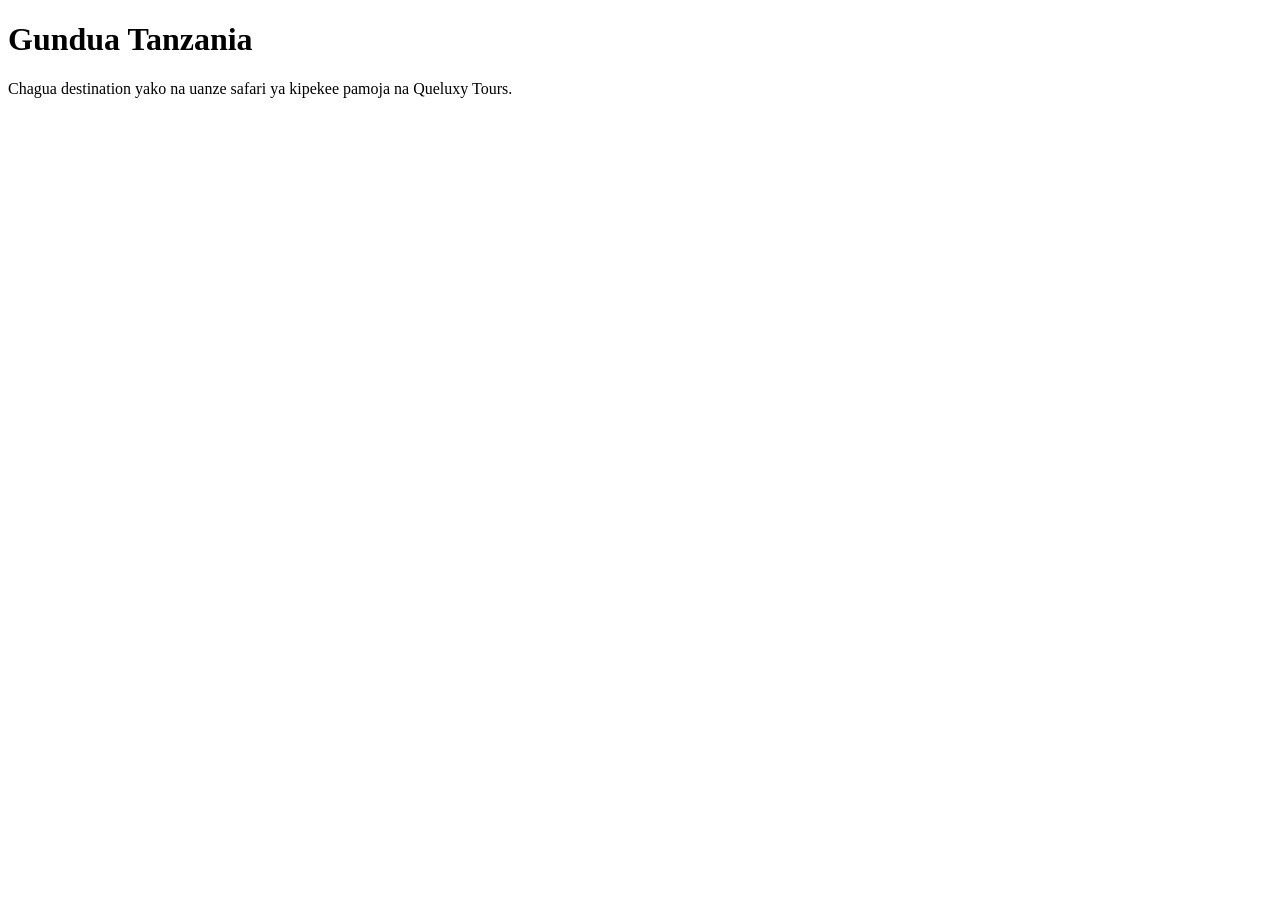
==== destinations.html @ 15e213e2 "Create destinations.html" ====
<!DOCTYPE html>
<html lang="sw">
<head>
  <meta charset="UTF-8">
  <meta name="viewport" content="width=device-width, initial-scale=1.0">
  <title>Destinations | Queluxy Tours</title>
</head>

<body>

  <h1>Gundua Tanzania</h1>

  <p>
    Chagua destination yako na uanze safari ya kipekee
    pamoja na Queluxy Tours.
  </p>

</body>
</html>
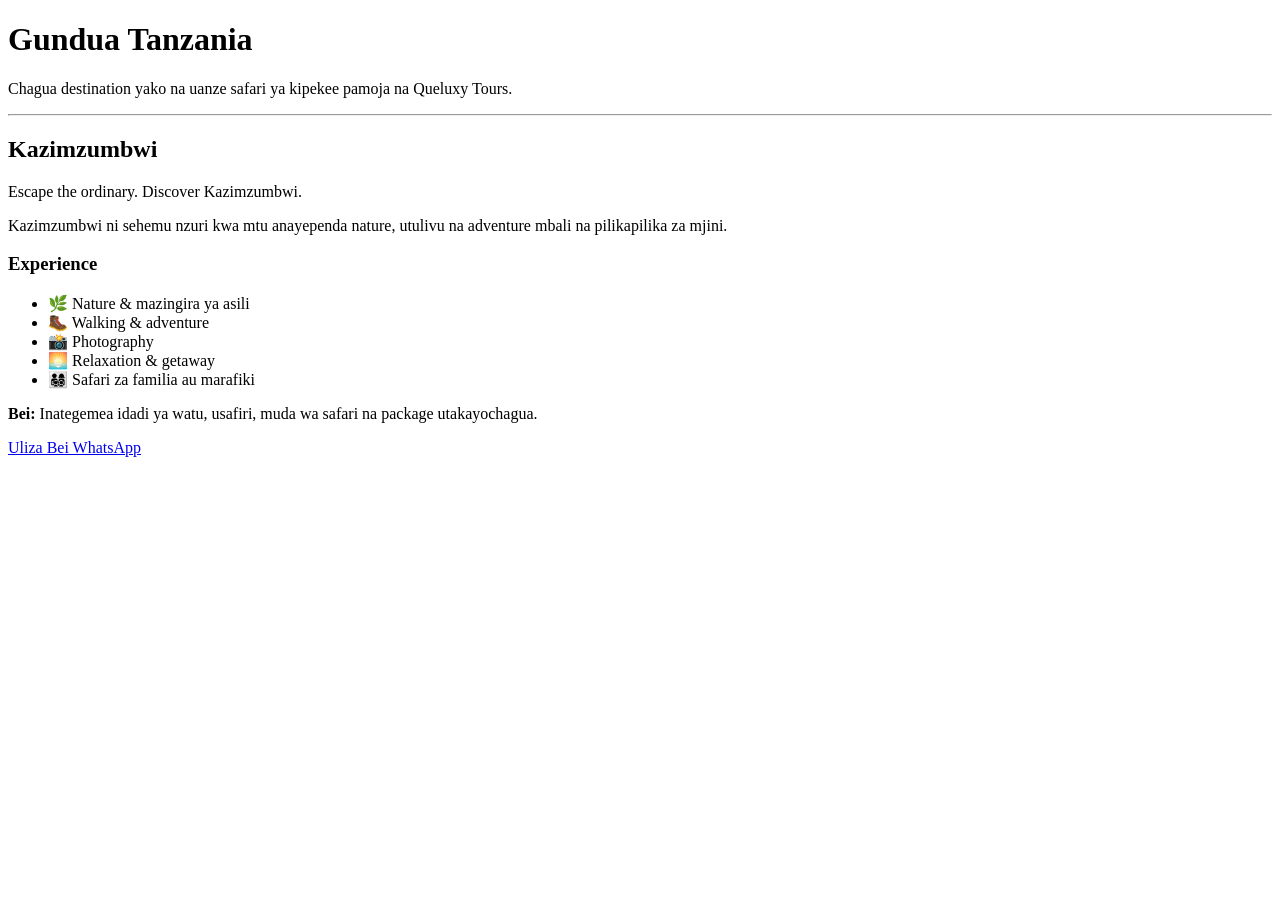
==== commit ee6e1cc2: "Update destinations.html" ====
--- a/destinations.html
+++ b/destinations.html
@@ -14,6 +14,38 @@
     Chagua destination yako na uanze safari ya kipekee
     pamoja na Queluxy Tours.
   </p>
+  <hr>
+
+<h2>Kazimzumbwi</h2>
+
+<p>
+  Escape the ordinary. Discover Kazimzumbwi.
+</p>
+
+<p>
+  Kazimzumbwi ni sehemu nzuri kwa mtu anayependa
+  nature, utulivu na adventure mbali na pilikapilika
+  za mjini.
+</p>
+
+<h3>Experience</h3>
+
+<ul>
+  <li>🌿 Nature & mazingira ya asili</li>
+  <li>🥾 Walking & adventure</li>
+  <li>📸 Photography</li>
+  <li>🌅 Relaxation & getaway</li>
+  <li>👨‍👩‍👧‍👦 Safari za familia au marafiki</li>
+</ul>
+
+<p>
+  <strong>Bei:</strong> Inategemea idadi ya watu,
+  usafiri, muda wa safari na package utakayochagua.
+</p>
+
+<a href="https://wa.me/255745179214?text=Habari%20Queluxy%20Tours%2C%20nahitaji%20package%20ya%20Kazimzumbwi.">
+  Uliza Bei WhatsApp
+</a>
 
 </body>
 </html>
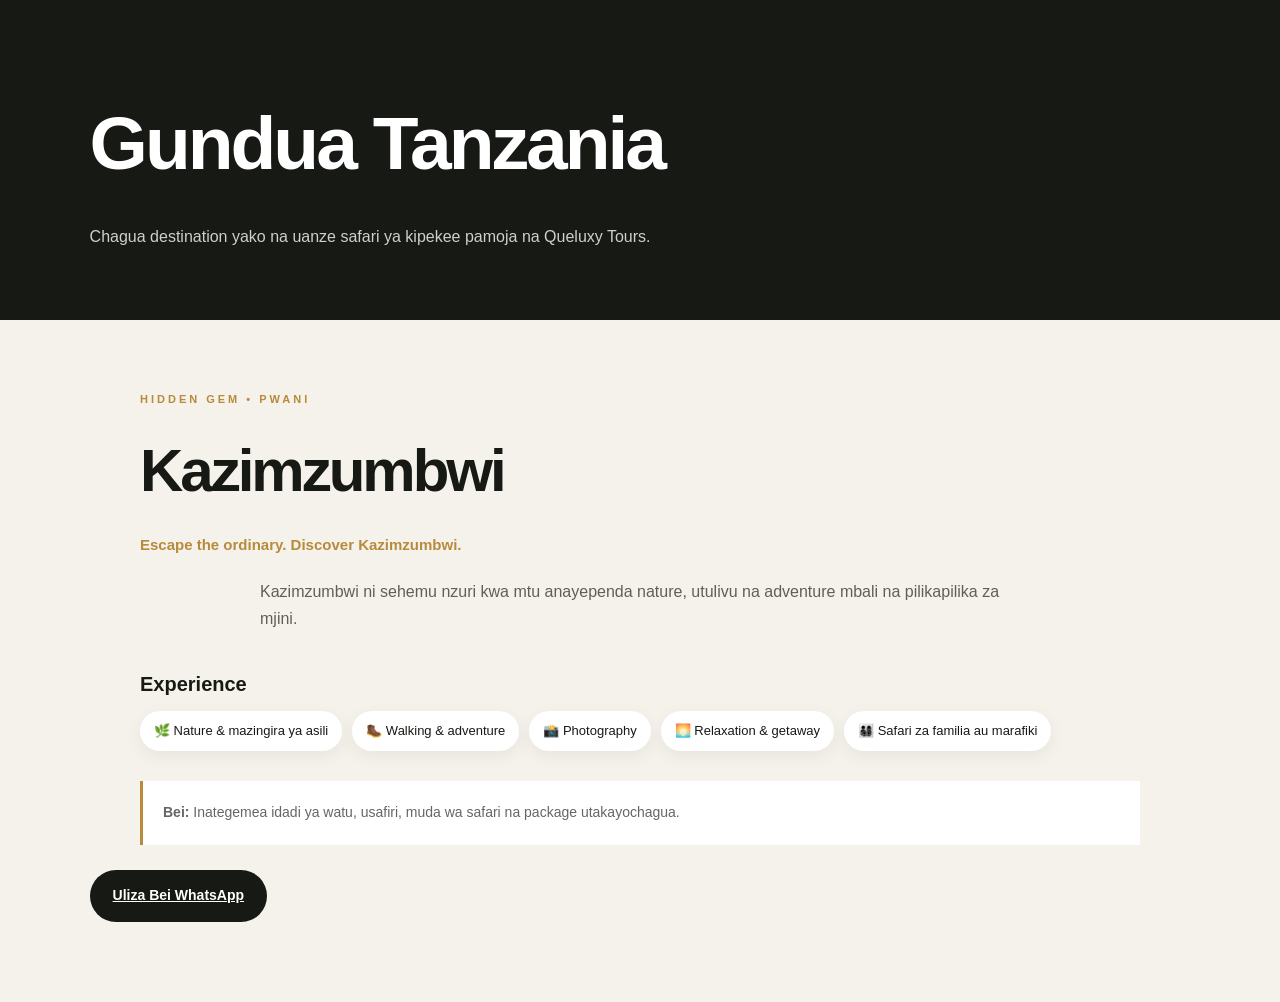
==== commit d8091f20: "Update destinations.html" ====
--- a/destinations.html
+++ b/destinations.html
@@ -1,6 +1,169 @@
 <!DOCTYPE html>
 <html lang="sw">
 <head>
+  <style>
+
+  * {
+    box-sizing: border-box;
+  }
+
+  body {
+    margin: 0;
+    font-family: Arial, Helvetica, sans-serif;
+    background: #f5f2eb;
+    color: #171914;
+    line-height: 1.7;
+  }
+
+  body > h1 {
+    margin: 0;
+    padding: 80px 7% 15px;
+    background: #171914;
+    color: white;
+    font-size: clamp(42px, 8vw, 75px);
+    letter-spacing: -3px;
+  }
+
+  body > h1 + p {
+    margin: 0;
+    padding: 0 7% 70px;
+    background: #171914;
+    color: #cfcfcf;
+    font-size: 16px;
+  }
+
+  body > hr {
+    display: none;
+  }
+
+  body > h2 {
+    margin: 70px auto 10px;
+    width: 86%;
+    max-width: 1000px;
+    font-size: clamp(35px, 6vw, 60px);
+    letter-spacing: -3px;
+  }
+
+  body > h2::before {
+    content: "HIDDEN GEM • PWANI";
+    display: block;
+    margin-bottom: 12px;
+    color: #b88a3b;
+    font-size: 11px;
+    letter-spacing: 3px;
+  }
+
+  body > h2 + p {
+    width: 86%;
+    max-width: 1000px;
+    margin: 0 auto 20px;
+    color: #b88a3b;
+    font-weight: bold;
+    font-size: 15px;
+  }
+
+  body > h2 + p + p {
+    width: 86%;
+    max-width: 760px;
+    margin: 0 auto 25px;
+    color: #5f5f5a;
+    font-size: 16px;
+  }
+
+  body > h3 {
+    width: 86%;
+    max-width: 1000px;
+    margin: 35px auto 10px;
+    font-size: 20px;
+  }
+
+  body > ul {
+    width: 86%;
+    max-width: 1000px;
+    margin: 0 auto 30px;
+    padding: 0;
+    list-style: none;
+    display: flex;
+    flex-wrap: wrap;
+    gap: 10px;
+  }
+
+  body > ul li {
+    background: white;
+    padding: 9px 14px;
+    border-radius: 30px;
+    font-size: 13px;
+    box-shadow: 0 5px 18px rgba(0,0,0,.06);
+  }
+
+  body > ul + p {
+    width: 86%;
+    max-width: 1000px;
+    margin: 0 auto 25px;
+    padding: 20px;
+    border-left: 3px solid #b88a3b;
+    background: white;
+    color: #666;
+    font-size: 14px;
+  }
+
+  body > a {
+    display: inline-block;
+    margin: 0 7% 80px;
+    padding: 14px 23px;
+    border-radius: 30px;
+    background: #171914;
+    color: white;
+    font-weight: bold;
+    font-size: 14px;
+    transition: .3s;
+  }
+
+  body > a:hover {
+    background: #b88a3b;
+    color: #171914;
+  }
+
+  @media (max-width: 600px) {
+
+    body > h1 {
+      padding: 60px 6% 15px;
+      font-size: 48px;
+    }
+
+    body > h1 + p {
+      padding: 0 6% 55px;
+    }
+
+    body > h2 {
+      width: 88%;
+      margin-top: 55px;
+    }
+
+    body > h2 + p,
+    body > h2 + p + p,
+    body > h3,
+    body > ul,
+    body > ul + p {
+      width: 88%;
+    }
+
+    body > ul {
+      display: block;
+    }
+
+    body > ul li {
+      margin-bottom: 8px;
+    }
+
+    body > a {
+      margin-left: 6%;
+      margin-bottom: 60px;
+    }
+
+  }
+
+</style>
   <meta charset="UTF-8">
   <meta name="viewport" content="width=device-width, initial-scale=1.0">
   <title>Destinations | Queluxy Tours</title>
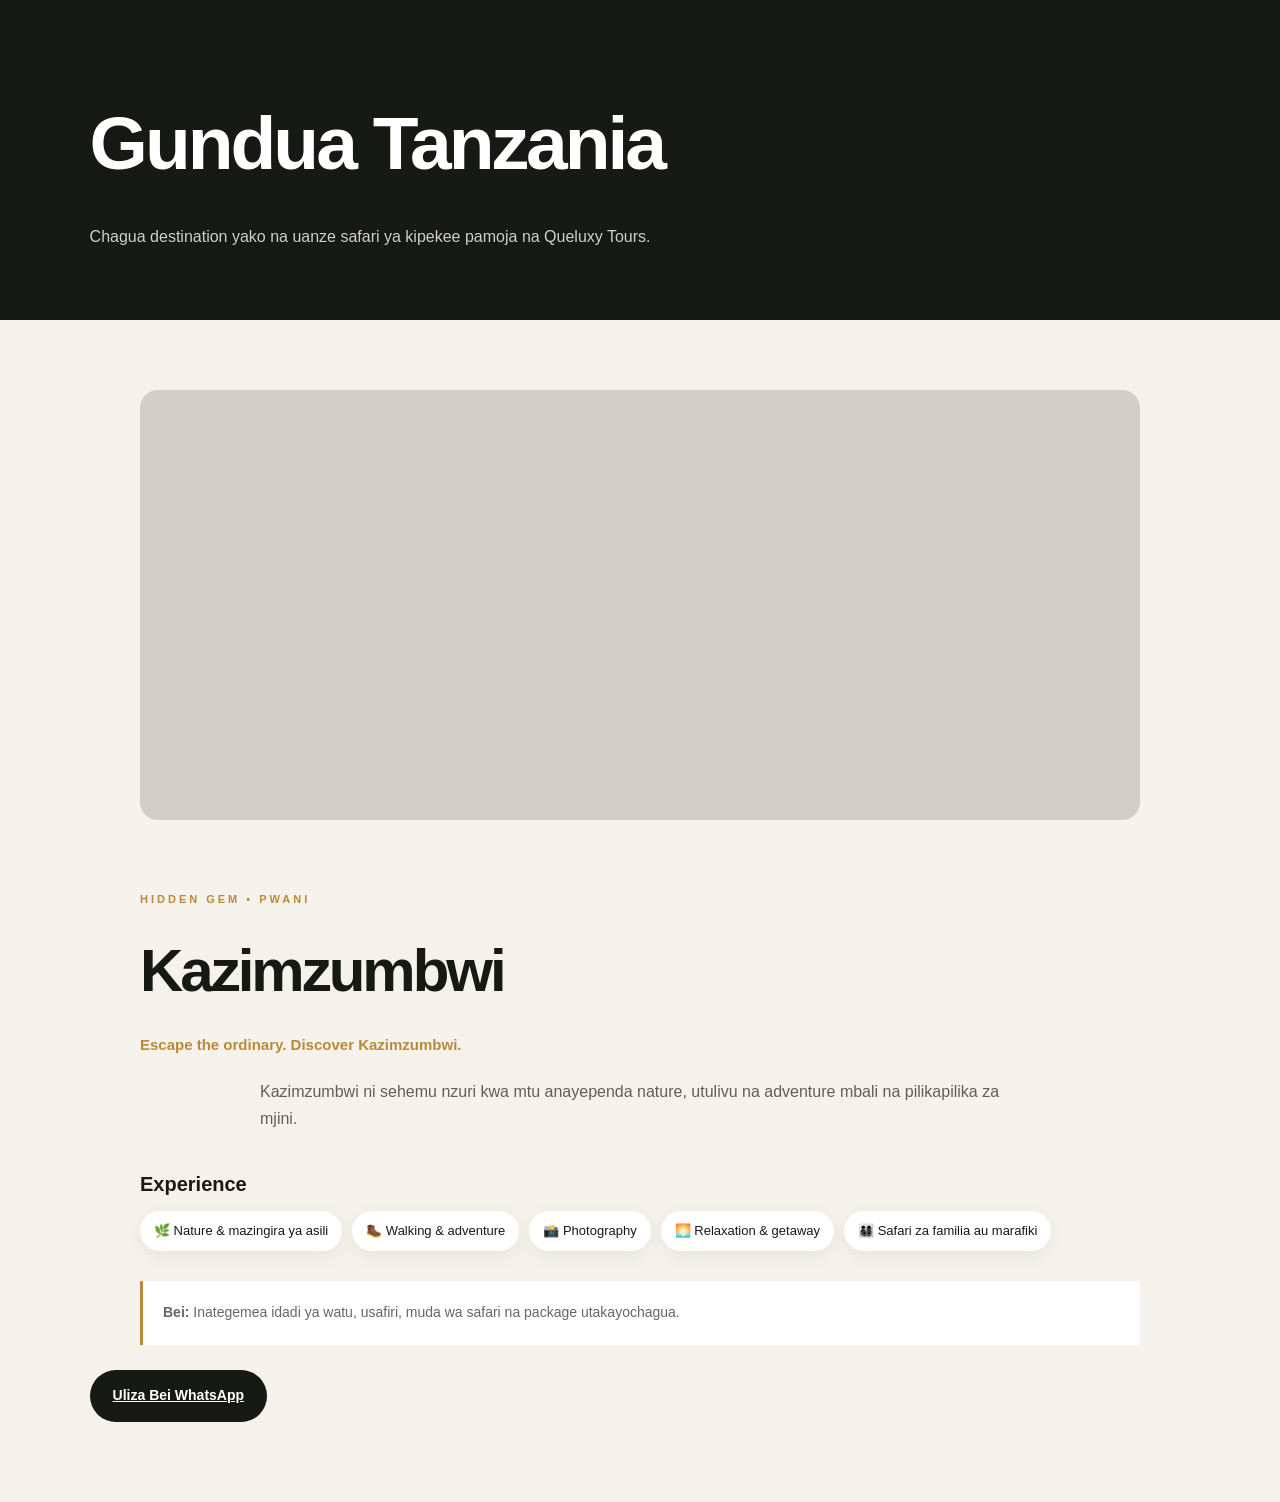
==== commit f1b0db29: "Update destinations.html" ====
--- a/destinations.html
+++ b/destinations.html
@@ -162,7 +162,32 @@
     }
 
   }
-
+.kazimzumbwi-image {
+  width: 86%;
+  max-width: 1000px;
+  height: 430px;
+  margin: 70px auto 0;
+
+  border-radius: 18px;
+
+  background-image:
+    linear-gradient(
+      rgba(0,0,0,.15),
+      rgba(0,0,0,.15)
+    ),
+    url("https://images.unsplash.com/photo-1441974231531-c6227db76b6e?auto=format&fit=crop&w=1600&q=90");
+
+  background-size: cover;
+  background-position: center;
+}
+
+@media (max-width: 600px) {
+  .kazimzumbwi-image {
+    width: 88%;
+    height: 280px;
+    margin-top: 50px;
+  }
+}
 </style>
   <meta charset="UTF-8">
   <meta name="viewport" content="width=device-width, initial-scale=1.0">
@@ -178,7 +203,7 @@
     pamoja na Queluxy Tours.
   </p>
   <hr>
-
+<div class="kazimzumbwi-image"></div>
 <h2>Kazimzumbwi</h2>
 
 <p>
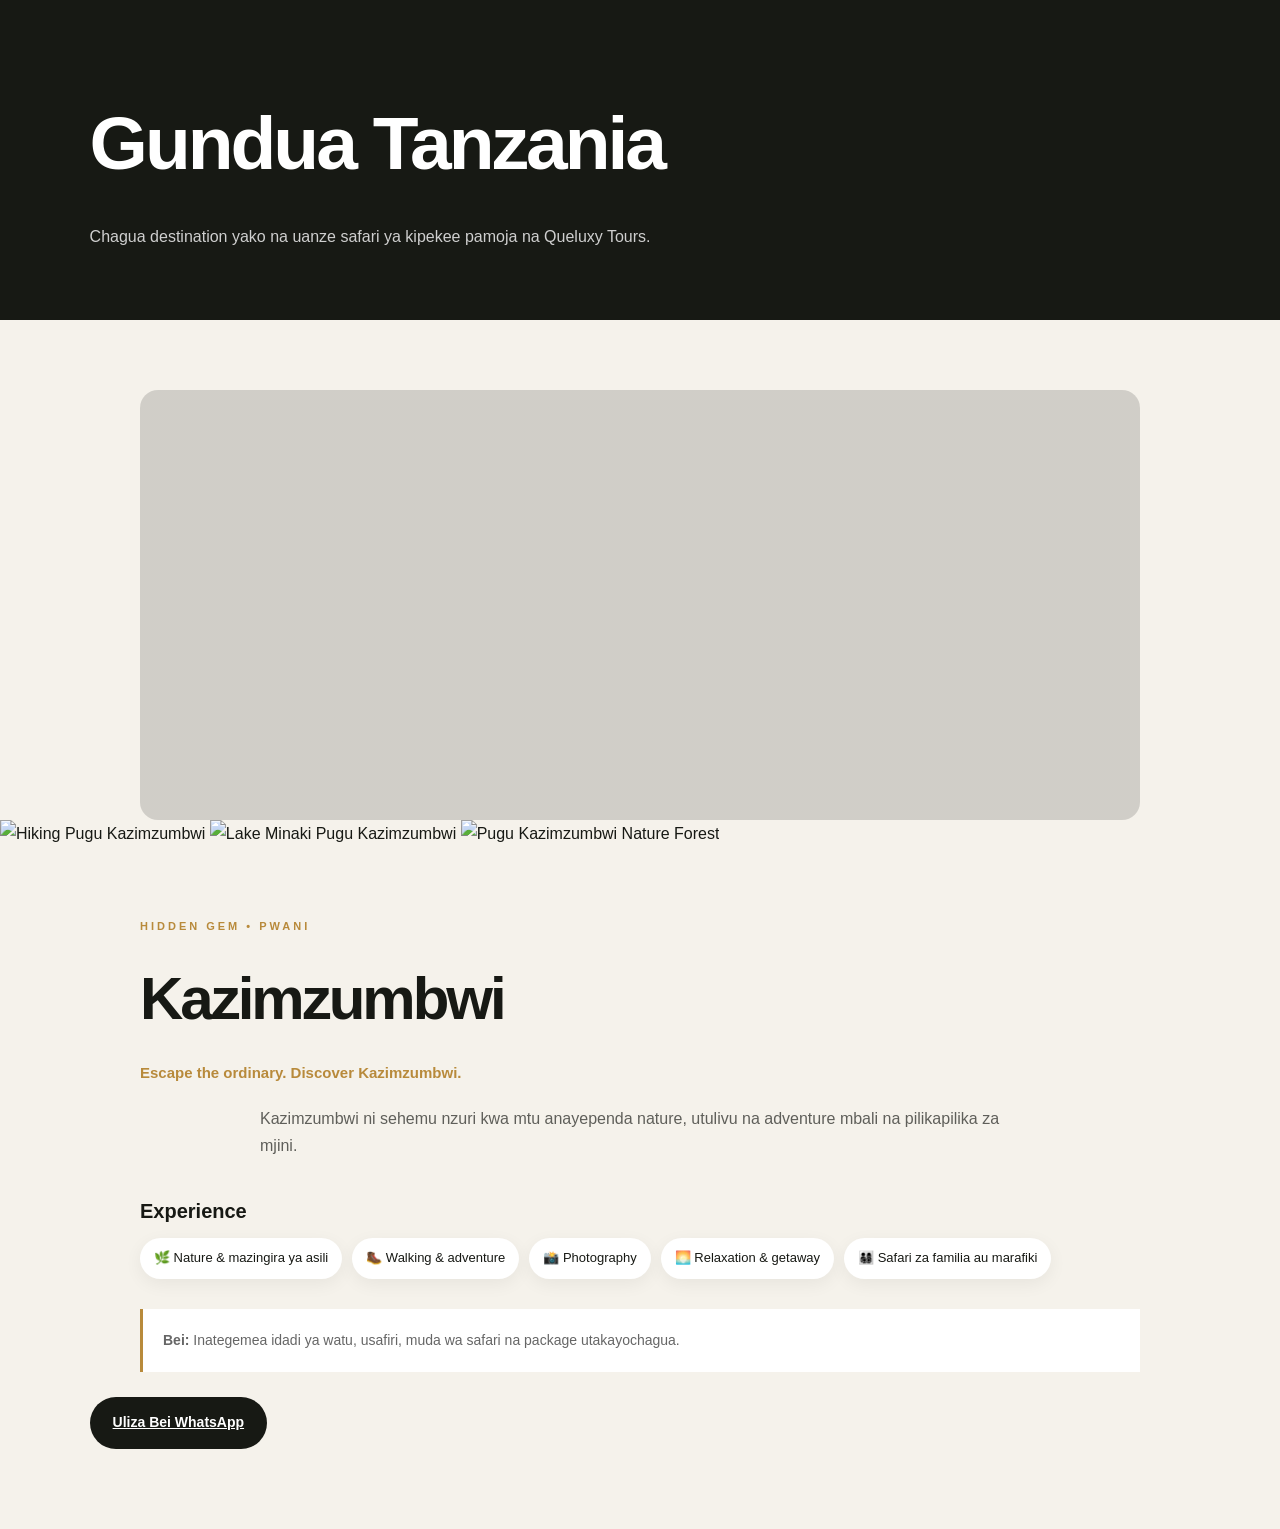
==== commit 56573591: "Update destinations.html" ====
--- a/destinations.html
+++ b/destinations.html
@@ -204,6 +204,24 @@
   </p>
   <hr>
 <div class="kazimzumbwi-image"></div>
+  <div class="kazimzumbwi-gallery">
+
+  <img
+    src="https://www.tanzaniatourism.com/images/uploads/Pugu_Hill_Nature_Forest_Hiking.jpg"
+    alt="Hiking Pugu Kazimzumbwi"
+  >
+
+  <img
+    src="https://www.tanzaniatourism.com/images/uploads/Pugu_Hill_Nature_Forest_with_Lake_Minaki.jpg"
+    alt="Lake Minaki Pugu Kazimzumbwi"
+  >
+
+  <img
+    src="https://www.tanzaniatourism.com/images/uploads/Pugu_Hill_Nature_Forest.jpg"
+    alt="Pugu Kazimzumbwi Nature Forest"
+  >
+
+</div>
 <h2>Kazimzumbwi</h2>
 
 <p>
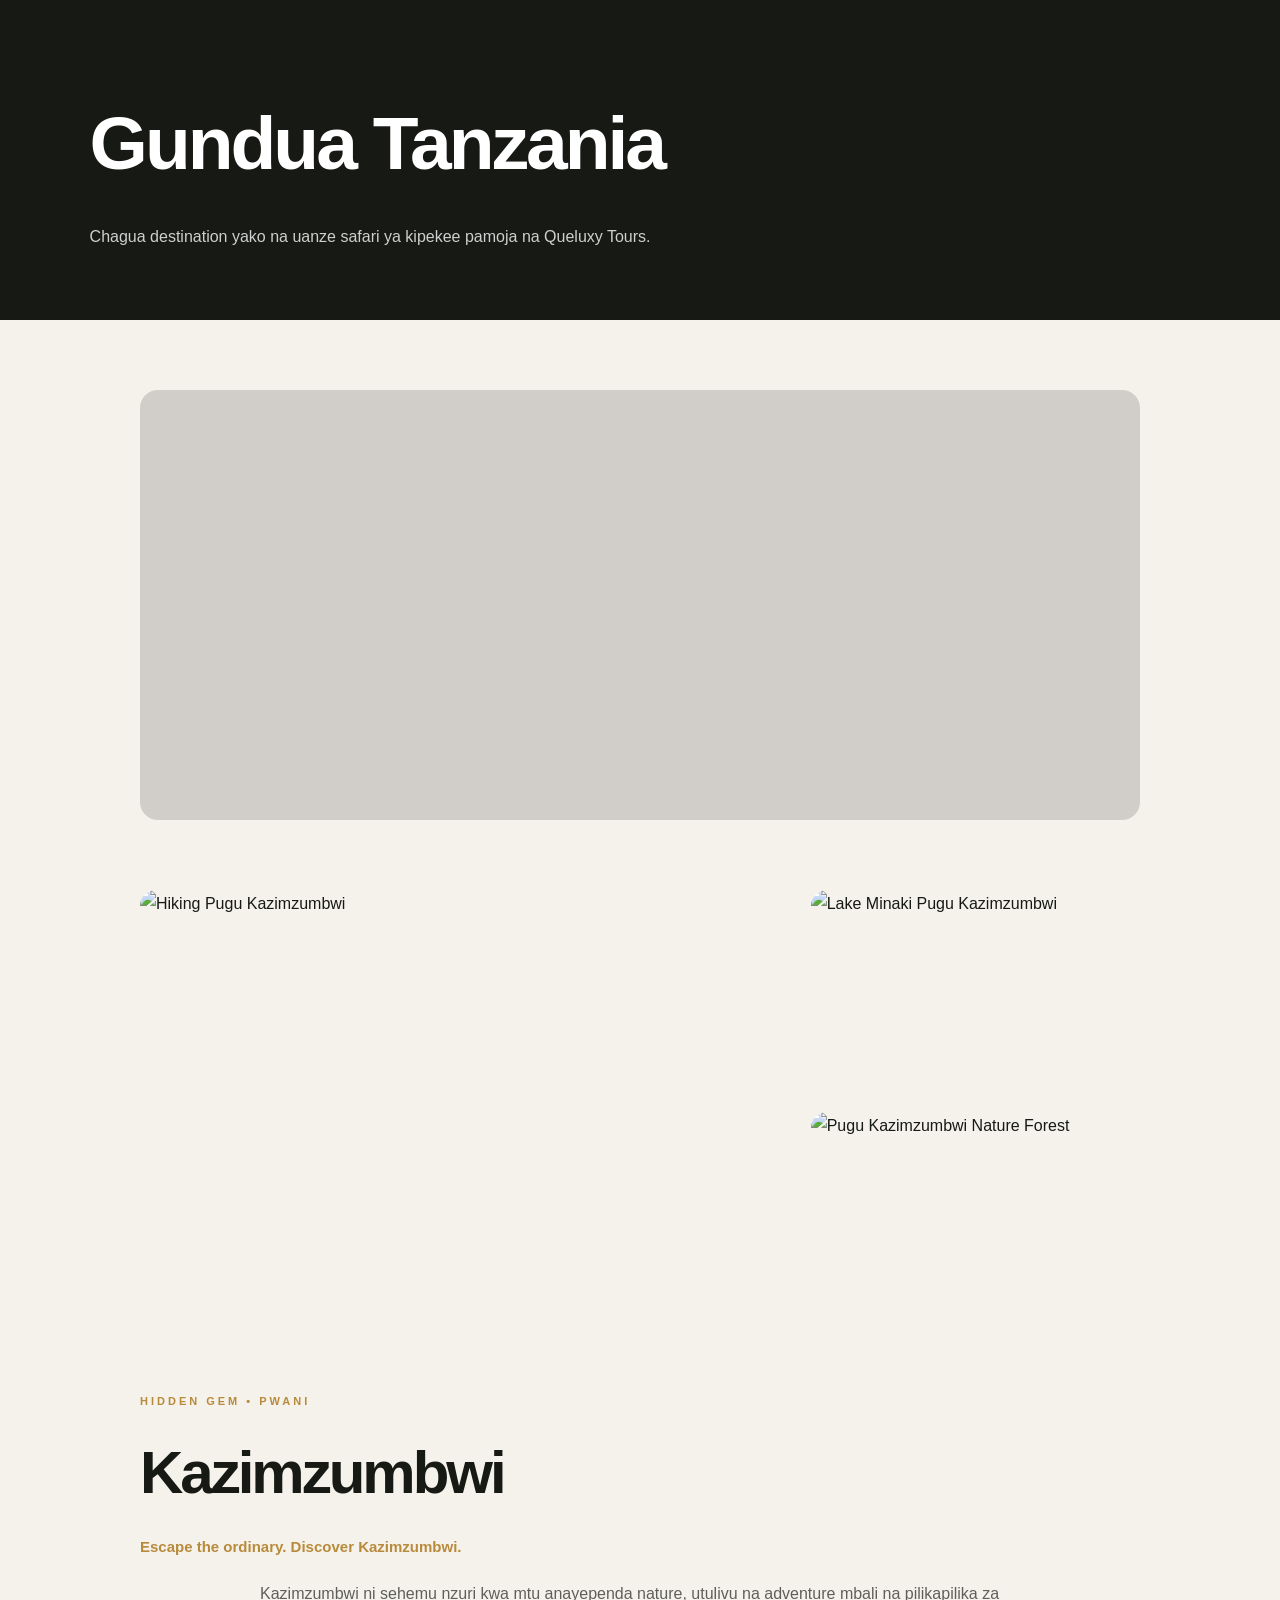
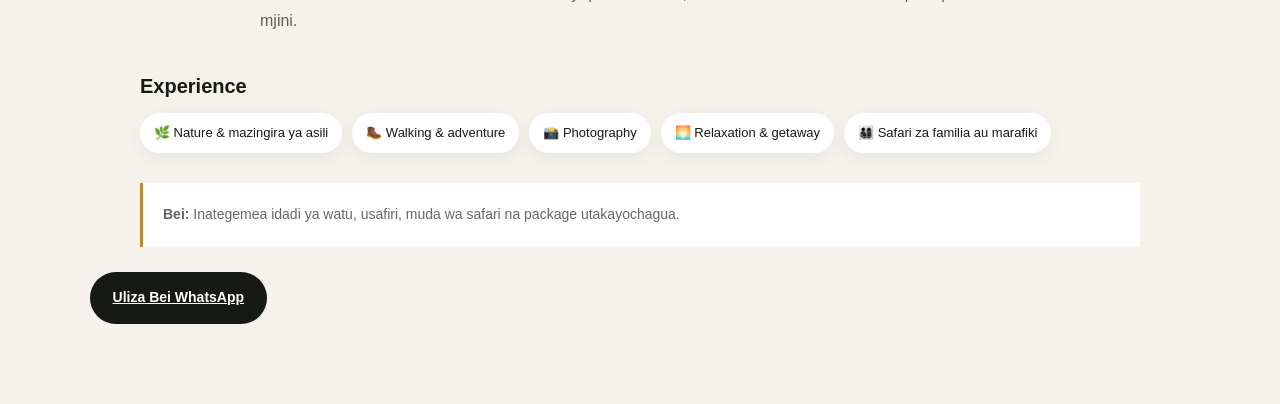
==== commit 2e42500e: "Update destinations.html" ====
--- a/destinations.html
+++ b/destinations.html
@@ -188,6 +188,61 @@
     margin-top: 50px;
   }
 }
+    .kazimzumbwi-gallery {
+  width: 86%;
+  max-width: 1000px;
+  margin: 70px auto 35px;
+
+  display: grid;
+  grid-template-columns: 2fr 1fr;
+  grid-template-rows: 210px 210px;
+
+  gap: 12px;
+}
+
+.kazimzumbwi-gallery img {
+  width: 100%;
+  height: 100%;
+
+  object-fit: cover;
+
+  border-radius: 16px;
+
+  display: block;
+
+  transition: .3s;
+}
+
+.kazimzumbwi-gallery img:first-child {
+  grid-row: 1 / 3;
+}
+
+.kazimzumbwi-gallery img:hover {
+  transform: scale(1.02);
+}
+
+
+@media (max-width: 600px) {
+
+  .kazimzumbwi-gallery {
+    width: 88%;
+
+    display: grid;
+
+    grid-template-columns: 1fr;
+
+    grid-template-rows: repeat(3, 220px);
+
+    gap: 10px;
+
+    margin-top: 50px;
+  }
+
+  .kazimzumbwi-gallery img:first-child {
+    grid-row: auto;
+  }
+
+}
 </style>
   <meta charset="UTF-8">
   <meta name="viewport" content="width=device-width, initial-scale=1.0">
